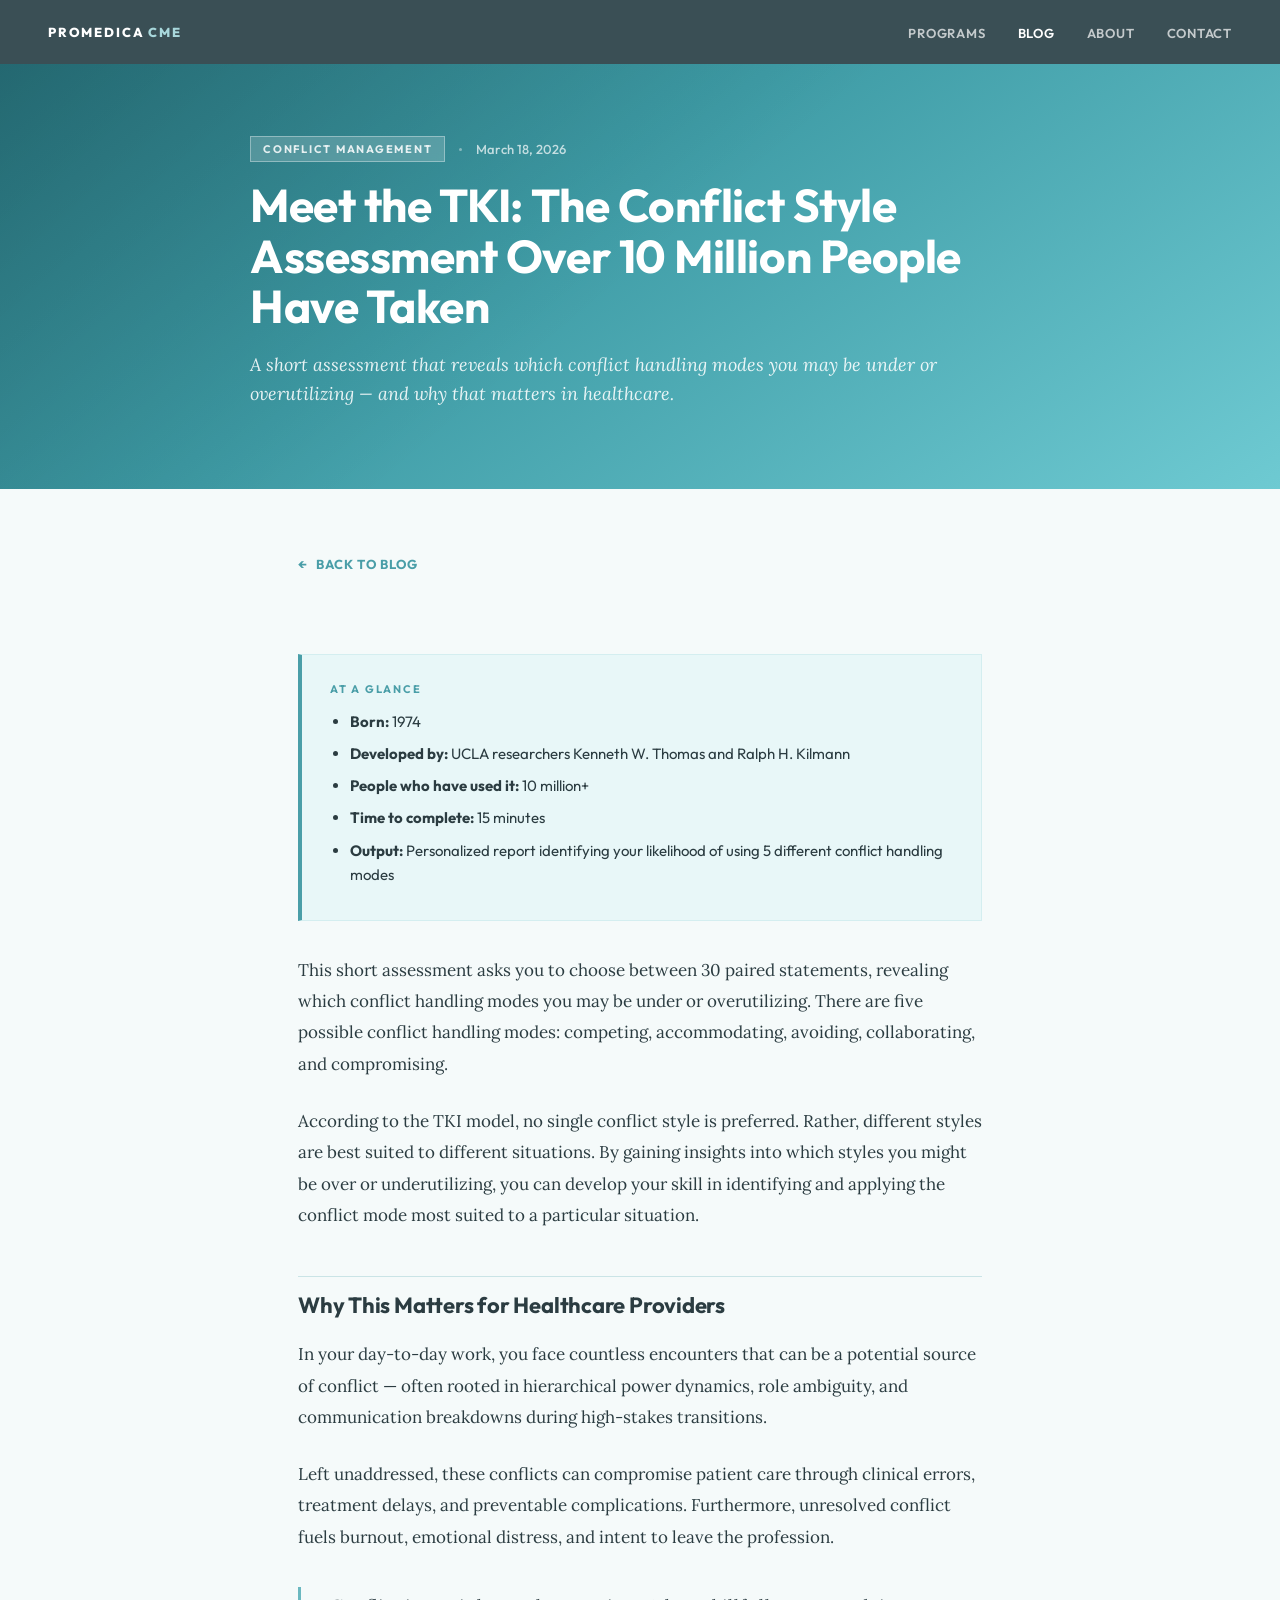
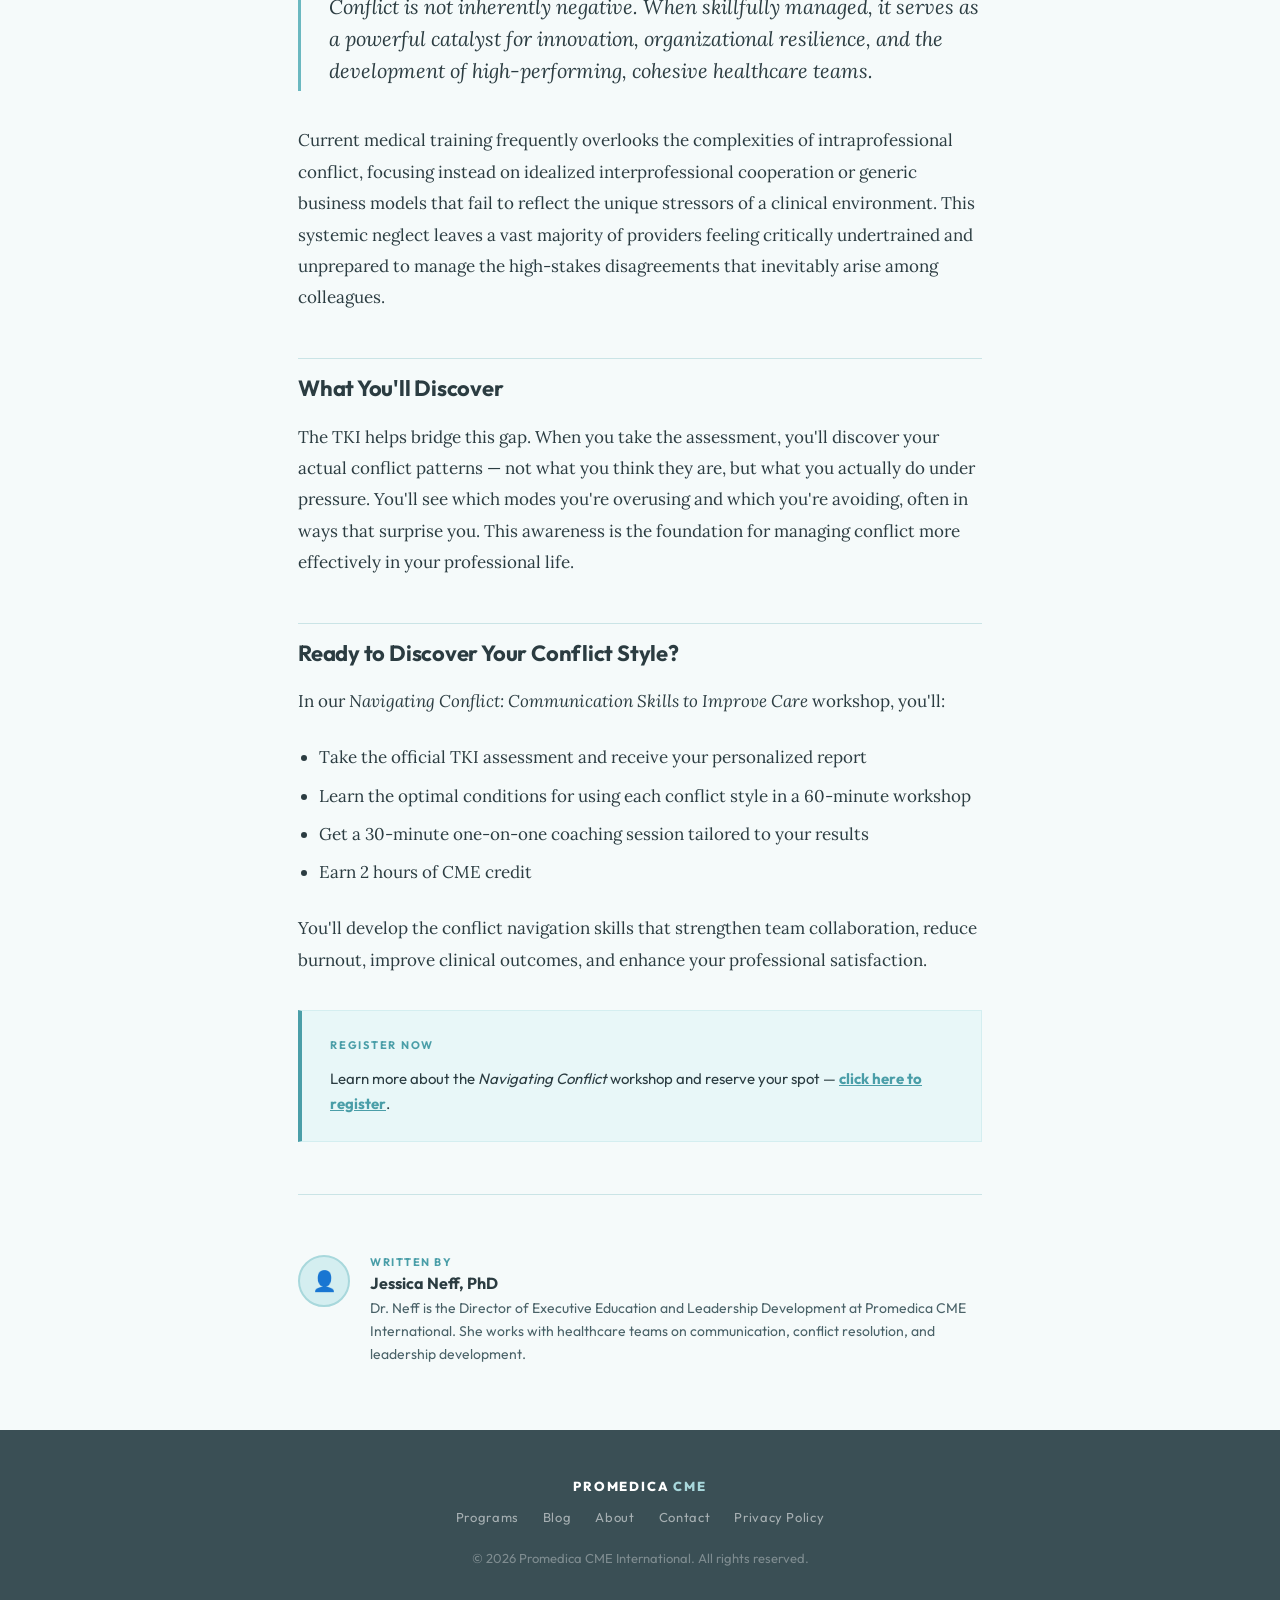
==== meet-the-tki.html @ 6c901df8 "Add files via upload" ====
<!DOCTYPE html>
<html lang="en">
<head>
  <meta charset="UTF-8" />
  <meta name="viewport" content="width=device-width, initial-scale=1.0" />
  <title>Meet the TKI: The Conflict Style Assessment Over 10 Million People Have Taken | Promedica CME Blog</title>
  <link href="https://fonts.googleapis.com/css2?family=Outfit:wght@300;400;500;600;700;800&family=Lora:ital,wght@0,400;0,600;1,400&display=swap" rel="stylesheet" />
  <link rel="stylesheet" href="blog.css" />
</head>
<body>

<!-- NAV -->
<nav class="site-nav">
  <a class="nav-brand" href="#">Promedica <span>CME</span></a>
  <ul class="nav-links">
    <li><a href="https://promedicacme.com/programs/" target="_blank">Programs</a></li>
    <li><a href="index.html" class="active">Blog</a></li>
    <li><a href="https://promedicacme.com/people/" target="_blank">About</a></li>
    <li><a href="https://members.promedicacme.com/contact-us-form?_gl=1*18rk791*_ga*MTE4ODcwMzUzMC4xNzY3OTEwMzcw*_ga_32XM3S88RF*czE3NzM4NjkzNTAkbzIxJGcxJHQxNzczODY5NzY0JGo4JGwwJGgw" target="_blank">Contact</a></li>
  </ul>
</nav>

<!-- POST HEADER -->
<header class="post-header">
  <div class="post-header-inner">
    <div class="post-header-meta">
      <span class="post-header-category">Conflict Management</span>
      <span class="post-header-sep"></span>
      <span class="post-header-date">March 18, 2026</span>
    </div>
    <h1 class="post-header-title">Meet the TKI: The Conflict Style Assessment Over 10 Million People Have Taken</h1>
    <p class="post-header-subtitle">A short assessment that reveals which conflict handling modes you may be under or overutilizing — and why that matters in healthcare.</p>
  </div>
</header>

<!-- POST BODY -->
<article class="post-body-wrap">

  <a class="post-back" href="index.html">Back to Blog</a>

  <div class="post-body">

    <div class="takeaway-box">
      <div class="takeaway-box-label">At a Glance</div>
      <ul>
        <li><strong>Born:</strong> 1974</li>
        <li><strong>Developed by:</strong> UCLA researchers Kenneth W. Thomas and Ralph H. Kilmann</li>
        <li><strong>People who have used it:</strong> 10 million+</li>
        <li><strong>Time to complete:</strong> 15 minutes</li>
        <li><strong>Output:</strong> Personalized report identifying your likelihood of using 5 different conflict handling modes</li>
      </ul>
    </div>

    <p>This short assessment asks you to choose between 30 paired statements, revealing which conflict handling modes you may be under or overutilizing. There are five possible conflict handling modes: competing, accommodating, avoiding, collaborating, and compromising.</p>

    <p>According to the TKI model, no single conflict style is preferred. Rather, different styles are best suited to different situations. By gaining insights into which styles you might be over or underutilizing, you can develop your skill in identifying and applying the conflict mode most suited to a particular situation.</p>

    <h2>Why This Matters for Healthcare Providers</h2>

    <p>In your day-to-day work, you face countless encounters that can be a potential source of conflict — often rooted in hierarchical power dynamics, role ambiguity, and communication breakdowns during high-stakes transitions.</p>

    <p>Left unaddressed, these conflicts can compromise patient care through clinical errors, treatment delays, and preventable complications. Furthermore, unresolved conflict fuels burnout, emotional distress, and intent to leave the profession.</p>

    <div class="pull-quote">
      <p>Conflict is not inherently negative. When skillfully managed, it serves as a powerful catalyst for innovation, organizational resilience, and the development of high-performing, cohesive healthcare teams.</p>
    </div>

    <p>Current medical training frequently overlooks the complexities of intraprofessional conflict, focusing instead on idealized interprofessional cooperation or generic business models that fail to reflect the unique stressors of a clinical environment. This systemic neglect leaves a vast majority of providers feeling critically undertrained and unprepared to manage the high-stakes disagreements that inevitably arise among colleagues.</p>

    <h2>What You'll Discover</h2>

    <p>The TKI helps bridge this gap. When you take the assessment, you'll discover your actual conflict patterns — not what you think they are, but what you actually do under pressure. You'll see which modes you're overusing and which you're avoiding, often in ways that surprise you. This awareness is the foundation for managing conflict more effectively in your professional life.</p>

    <h2>Ready to Discover Your Conflict Style?</h2>

    <p>In our <em>Navigating Conflict: Communication Skills to Improve Care</em> workshop, you'll:</p>

    <ul>
      <li>Take the official TKI assessment and receive your personalized report</li>
      <li>Learn the optimal conditions for using each conflict style in a 60-minute workshop</li>
      <li>Get a 30-minute one-on-one coaching session tailored to your results</li>
      <li>Earn 2 hours of CME credit</li>
    </ul>

    <p>You'll develop the conflict navigation skills that strengthen team collaboration, reduce burnout, improve clinical outcomes, and enhance your professional satisfaction.</p>

    <div class="takeaway-box">
      <div class="takeaway-box-label">Register Now</div>
      <p>Learn more about the <em>Navigating Conflict</em> workshop and reserve your spot — <a href="https://promedica-ncc.netlify.app/" target="_blank" style="color: var(--teal-dark); font-weight: 700;">click here to register</a>.</p>
    </div>

  </div><!-- /.post-body -->

  <hr class="post-divider" />

  <!-- AUTHOR BIO -->
  <div class="post-author">
    <div class="author-avatar">👤</div>
    <div>
      <div class="author-info-label">Written by</div>
      <div class="author-name">Jessica Neff, PhD</div>
      <p class="author-bio">Dr. Neff is the Director of Executive Education and Leadership Development at Promedica CME International. She works with healthcare teams on communication, conflict resolution, and leadership development.</p>
    </div>
  </div>

</article>

<!-- FOOTER -->
<footer class="site-footer">
  <div class="footer-brand">Promedica <span>CME</span></div>
  <ul class="footer-links">
    <li><a href="https://promedicacme.com/programs/" target="_blank">Programs</a></li>
    <li><a href="index.html">Blog</a></li>
    <li><a href="https://promedicacme.com/people/" target="_blank">About</a></li>
    <li><a href="https://members.promedicacme.com/contact-us-form?_gl=1*18rk791*_ga*MTE4ODcwMzUzMC4xNzY3OTEwMzcw*_ga_32XM3S88RF*czE3NzM4NjkzNTAkbzIxJGcxJHQxNzczODY5NzY0JGo4JGwwJGgw" target="_blank">Contact</a></li>
    <li><a href="#">Privacy Policy</a></li>
  </ul>
  <p class="footer-copy">&copy; 2026 Promedica CME International. All rights reserved.</p>
</footer>

</body>
</html>
---- blog.css ----
/* ============================================
   PROMEDICA CME BLOG — SHARED STYLESHEET
   Matches navigating-conflict-landingv2 design
   ============================================ */

*, *::before, *::after { box-sizing: border-box; margin: 0; padding: 0; }

:root {
  --teal-dark:   #4a9ea8;
  --teal-mid:    #6bb8c0;
  --teal-light:  #a8d8dc;
  --teal-pale:   #d4eef0;
  --slate:       #5c7076;
  --slate-dark:  #3a4f55;
  --white:       #ffffff;
  --off-white:   #f5fafa;
  --text-dark:   #2b3c41;
  --text-mid:    #4a6268;
  --accent:      #e8f7f8;
  --rule:        rgba(74,158,168,0.25);
}

html { scroll-behavior: smooth; }
body {
  font-family: 'Outfit', sans-serif;
  background: var(--off-white);
  color: var(--text-dark);
  overflow-x: hidden;
}

/* ---- NAV ---- */
.site-nav {
  background: var(--slate-dark);
  padding: 0 48px;
  display: flex;
  align-items: center;
  justify-content: space-between;
  height: 64px;
  position: sticky;
  top: 0;
  z-index: 100;
}
.nav-brand {
  font-size: 13px;
  font-weight: 800;
  letter-spacing: 0.14em;
  text-transform: uppercase;
  color: white;
  text-decoration: none;
}
.nav-brand span {
  color: var(--teal-light);
}
.nav-links {
  display: flex;
  gap: 32px;
  list-style: none;
}
.nav-links a {
  font-size: 13px;
  font-weight: 600;
  letter-spacing: 0.06em;
  text-transform: uppercase;
  color: rgba(255,255,255,0.7);
  text-decoration: none;
  transition: color 0.2s;
}
.nav-links a:hover,
.nav-links a.active { color: white; }

/* ---- FOOTER ---- */
.site-footer {
  background: var(--slate-dark);
  padding: 48px;
  text-align: center;
}
.footer-brand {
  font-size: 13px;
  font-weight: 800;
  letter-spacing: 0.14em;
  text-transform: uppercase;
  color: white;
  margin-bottom: 12px;
}
.footer-brand span { color: var(--teal-light); }
.footer-links {
  display: flex;
  gap: 24px;
  justify-content: center;
  list-style: none;
  margin-bottom: 24px;
}
.footer-links a {
  font-size: 13px;
  color: rgba(255,255,255,0.55);
  text-decoration: none;
  letter-spacing: 0.05em;
  transition: color 0.2s;
}
.footer-links a:hover { color: white; }
.footer-copy {
  font-size: 13px;
  color: rgba(255,255,255,0.35);
}

/* ---- SHARED UTILITIES ---- */
.eyebrow {
  font-size: 11px;
  font-weight: 700;
  letter-spacing: 0.18em;
  text-transform: uppercase;
  color: var(--teal-dark);
  display: flex;
  align-items: center;
  gap: 10px;
  margin-bottom: 10px;
}
.eyebrow::before {
  content: '';
  display: inline-block;
  width: 24px;
  height: 1.5px;
  background: var(--teal-dark);
}

/* ---- BLOG INDEX ---- */
.blog-header {
  background: linear-gradient(145deg, #2a7a84 0%, #3d9aa4 40%, #6ecad2 100%);
  padding: 72px 48px 80px;
  position: relative;
  overflow: hidden;
}
.blog-header::before {
  content: '';
  position: absolute;
  inset: 0;
  background: linear-gradient(140deg, rgba(0,0,0,0.15) 0%, transparent 50%);
}
.blog-header-inner {
  max-width: 1100px;
  margin: 0 auto;
  position: relative;
  z-index: 1;
}
.blog-header .eyebrow { color: rgba(255,255,255,0.85); }
.blog-header .eyebrow::before { background: rgba(255,255,255,0.75); }
.blog-header-title {
  font-size: clamp(32px, 4vw, 48px);
  font-weight: 700;
  color: white;
  line-height: 1.1;
  letter-spacing: -0.01em;
  margin-bottom: 14px;
}
.blog-header-sub {
  font-family: 'Outfit', sans-serif;
  font-size: 18px;
  font-weight: 400;
  color: rgba(255,255,255,0.88);
  line-height: 1.65;
}

.blog-index-body {
  max-width: 1100px;
  margin: 0 auto;
  padding: 64px 48px;
}

/* Filter tabs */
.blog-filters {
  display: flex;
  gap: 8px;
  flex-wrap: wrap;
  margin-bottom: 52px;
  padding-bottom: 28px;
  border-bottom: 1px solid var(--rule);
}
.filter-btn {
  font-family: 'Outfit', sans-serif;
  font-size: 12px;
  font-weight: 700;
  letter-spacing: 0.1em;
  text-transform: uppercase;
  padding: 7px 16px;
  border: 1.5px solid var(--teal-pale);
  background: transparent;
  color: var(--text-mid);
  cursor: pointer;
  transition: all 0.18s;
}
.filter-btn:hover,
.filter-btn.active {
  background: var(--teal-dark);
  border-color: var(--teal-dark);
  color: white;
}

/* Post tile grid */
.post-list {
  display: grid;
  grid-template-columns: repeat(3, 1fr);
  gap: 24px;
}

.post-card {
  background: white;
  border: 1.5px solid var(--teal-pale);
  padding: 28px 28px 24px;
  animation: fadeSlideUp 0.5s ease both;
  text-decoration: none;
  display: flex;
  flex-direction: column;
  color: inherit;
  transition: border-color 0.2s, transform 0.2s;
}
.post-card:hover {
  border-color: var(--teal-mid);
  transform: translateY(-3px);
}
.post-card:hover .post-title { color: var(--teal-dark); }
.post-card:hover .post-read-more { gap: 10px; }

.post-meta {
  display: flex;
  align-items: center;
  gap: 14px;
  margin-bottom: 10px;
}
.post-category {
  font-size: 11px;
  font-weight: 700;
  letter-spacing: 0.14em;
  text-transform: uppercase;
  color: var(--teal-dark);
}
.post-meta-sep {
  width: 3px;
  height: 3px;
  border-radius: 50%;
  background: var(--teal-light);
  flex-shrink: 0;
}
.post-date,
.post-readtime {
  font-size: 13px;
  color: var(--slate);
  font-weight: 500;
}
.post-readtime,
.post-meta-sep:last-of-type { display: none; }

.post-title {
  font-size: 22px;
  font-weight: 700;
  color: var(--text-dark);
  line-height: 1.25;
  letter-spacing: -0.01em;
  margin-bottom: 10px;
  transition: color 0.2s;
}

.post-excerpt {
  font-family: 'Outfit', sans-serif;
  font-size: 15px;
  color: var(--text-mid);
  line-height: 1.7;
  margin-bottom: 20px;
  flex-grow: 1;
}

.post-read-more {
  display: flex;
  align-items: center;
  gap: 6px;
  font-size: 12px;
  font-weight: 700;
  letter-spacing: 0.08em;
  text-transform: uppercase;
  color: var(--teal-dark);
  transition: gap 0.2s;
  margin-top: auto;
}

/* ---- BLOG POST PAGE ---- */
.post-header {
  background: linear-gradient(145deg, #2a7a84 0%, #3d9aa4 40%, #6ecad2 100%);
  padding: 72px 48px 80px;
  position: relative;
  overflow: hidden;
}
.post-header::before {
  content: '';
  position: absolute;
  inset: 0;
  background: linear-gradient(140deg, rgba(0,0,0,0.15) 0%, transparent 50%);
}
.post-header-inner {
  max-width: 780px;
  margin: 0 auto;
  position: relative;
  z-index: 1;
}
.post-header .eyebrow { color: rgba(255,255,255,0.85); }
.post-header .eyebrow::before { background: rgba(255,255,255,0.75); }
.post-header-meta {
  display: flex;
  align-items: center;
  gap: 14px;
  margin-bottom: 18px;
}
.post-header-category {
  font-size: 11px;
  font-weight: 700;
  letter-spacing: 0.16em;
  text-transform: uppercase;
  color: rgba(255,255,255,0.85);
  background: rgba(255,255,255,0.18);
  border: 1px solid rgba(255,255,255,0.35);
  padding: 5px 12px;
  backdrop-filter: blur(4px);
}
.post-header-date,
.post-header-readtime {
  font-size: 13px;
  color: rgba(255,255,255,0.7);
  font-weight: 500;
}
.post-header-sep {
  width: 3px;
  height: 3px;
  border-radius: 50%;
  background: rgba(255,255,255,0.4);
  flex-shrink: 0;
}
.post-header-title {
  font-size: clamp(28px, 3.8vw, 46px);
  font-weight: 700;
  color: white;
  line-height: 1.1;
  letter-spacing: -0.01em;
  margin-bottom: 18px;
}
.post-header-subtitle {
  font-family: 'Lora', serif;
  font-style: italic;
  font-size: 18px;
  color: rgba(255,255,255,0.88);
  line-height: 1.65;
}

/* Post body */
.post-body-wrap {
  max-width: 780px;
  margin: 0 auto;
  padding: 64px 48px;
}

.post-body {
  font-family: 'Lora', serif;
  font-size: 17px;
  color: var(--text-dark);
  line-height: 1.85;
}
.post-body p { margin-bottom: 1.5em; }
.post-body p:last-child { margin-bottom: 0; }

.post-body h2 {
  font-family: 'Outfit', sans-serif;
  font-size: 22px;
  font-weight: 700;
  color: var(--text-dark);
  letter-spacing: -0.01em;
  margin: 2em 0 0.6em;
  padding-top: 0.4em;
  border-top: 1px solid var(--rule);
}
.post-body h3 {
  font-family: 'Outfit', sans-serif;
  font-size: 18px;
  font-weight: 700;
  color: var(--text-dark);
  margin: 1.6em 0 0.5em;
}

.post-body ul,
.post-body ol {
  margin: 0 0 1.5em 1.25em;
}
.post-body li {
  margin-bottom: 0.5em;
  line-height: 1.75;
}

.post-body strong { font-weight: 700; color: var(--text-dark); }
.post-body em { font-style: italic; }

/* Pull quote */
.pull-quote {
  border-left: 3px solid var(--teal-mid);
  padding: 4px 0 4px 28px;
  margin: 2em 0;
}
.pull-quote p {
  font-family: 'Lora', serif;
  font-style: italic;
  font-size: 20px !important;
  color: var(--text-dark) !important;
  line-height: 1.6 !important;
  margin-bottom: 0 !important;
}

/* Key takeaway box */
.takeaway-box {
  background: var(--accent);
  border: 1.5px solid var(--teal-pale);
  border-left: 4px solid var(--teal-dark);
  padding: 24px 28px;
  margin: 2em 0;
}
.takeaway-box-label {
  font-family: 'Outfit', sans-serif;
  font-size: 11px;
  font-weight: 700;
  letter-spacing: 0.16em;
  text-transform: uppercase;
  color: var(--teal-dark);
  margin-bottom: 10px;
}
.takeaway-box p {
  font-family: 'Outfit', sans-serif !important;
  font-style: normal !important;
  font-size: 15px !important;
  color: var(--text-dark) !important;
  line-height: 1.7 !important;
  margin-bottom: 0 !important;
}
.takeaway-box ul {
  margin: 0;
  padding-left: 1.2em;
}
.takeaway-box li {
  font-family: 'Outfit', sans-serif;
  font-size: 15px;
  color: var(--text-dark);
  line-height: 1.65;
}

/* Post divider */
.post-divider {
  border: none;
  border-top: 1px solid var(--rule);
  margin: 52px 0;
}

/* Author bio */
.post-author {
  display: flex;
  gap: 20px;
  align-items: flex-start;
  padding-top: 8px;
}
.author-avatar {
  width: 52px;
  height: 52px;
  background: var(--teal-pale);
  border: 2px solid var(--teal-light);
  border-radius: 50%;
  flex-shrink: 0;
  display: flex;
  align-items: center;
  justify-content: center;
  font-size: 20px;
}
.author-info-label {
  font-size: 11px;
  font-weight: 700;
  letter-spacing: 0.14em;
  text-transform: uppercase;
  color: var(--teal-dark);
  margin-bottom: 4px;
}
.author-name {
  font-size: 16px;
  font-weight: 700;
  color: var(--text-dark);
  margin-bottom: 4px;
}
.author-bio {
  font-size: 14px;
  color: var(--text-mid);
  line-height: 1.65;
}

/* Back link */
.post-back {
  display: inline-flex;
  align-items: center;
  gap: 8px;
  font-size: 13px;
  font-weight: 700;
  letter-spacing: 0.08em;
  text-transform: uppercase;
  color: var(--teal-dark);
  text-decoration: none;
  margin-bottom: 48px;
  transition: gap 0.2s;
}
.post-back:hover { gap: 12px; }
.post-back::before { content: '←'; }

/* ---- ANIMATIONS ---- */
@keyframes fadeSlideUp {
  from { opacity: 0; transform: translateY(16px); }
  to   { opacity: 1; transform: translateY(0); }
}

/* ---- RESPONSIVE ---- */
@media (max-width: 900px) {
  .site-nav { padding: 0 24px; }
  .nav-links { display: none; }
  .blog-header,
  .post-header { padding: 52px 24px 60px; }
  .blog-index-body,
  .post-body-wrap { padding: 40px 24px; }
  .post-list { grid-template-columns: repeat(2, 1fr); }
  .post-header-title { font-size: 28px; }
  .blog-header-title { font-size: 28px; }
  .site-footer { padding: 40px 24px; }
  .footer-links { flex-wrap: wrap; gap: 16px; }
}
@media (max-width: 600px) {
  .post-list { grid-template-columns: 1fr; }
  .post-title { font-size: 19px; }
}
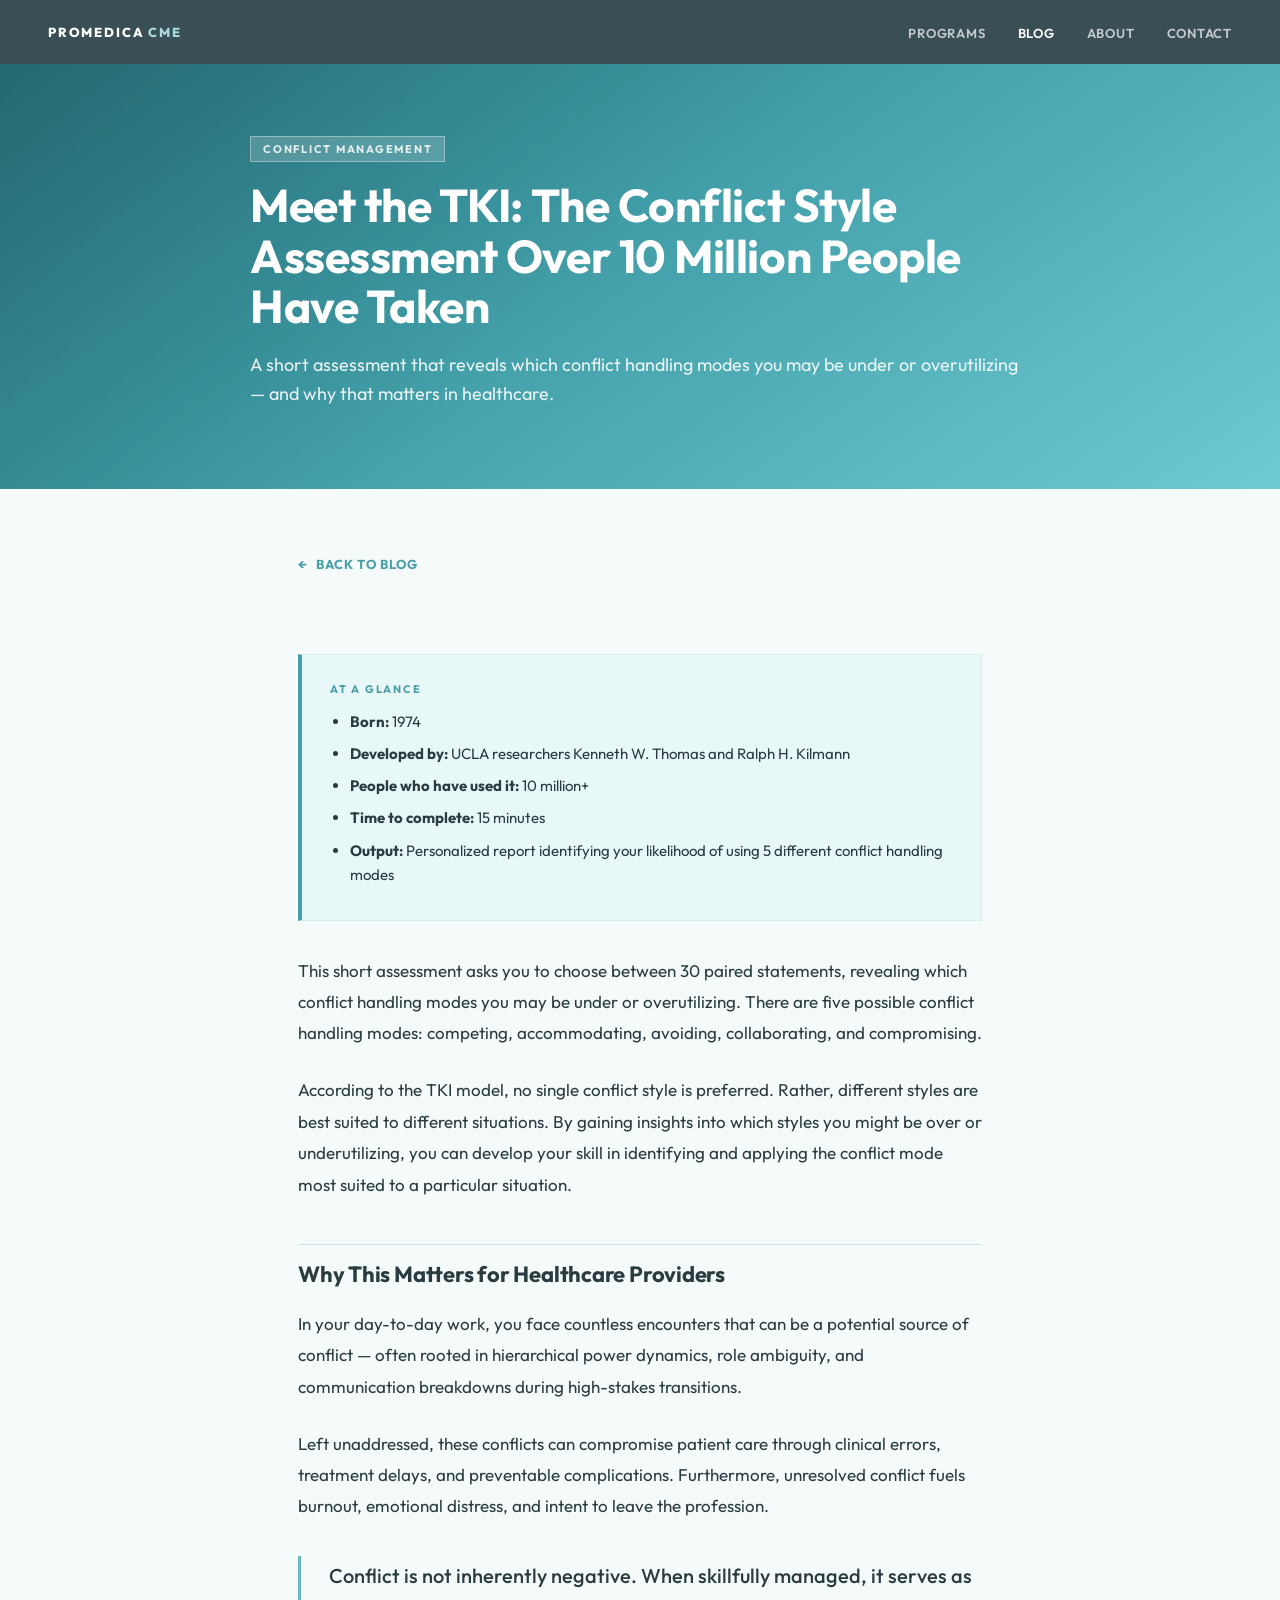
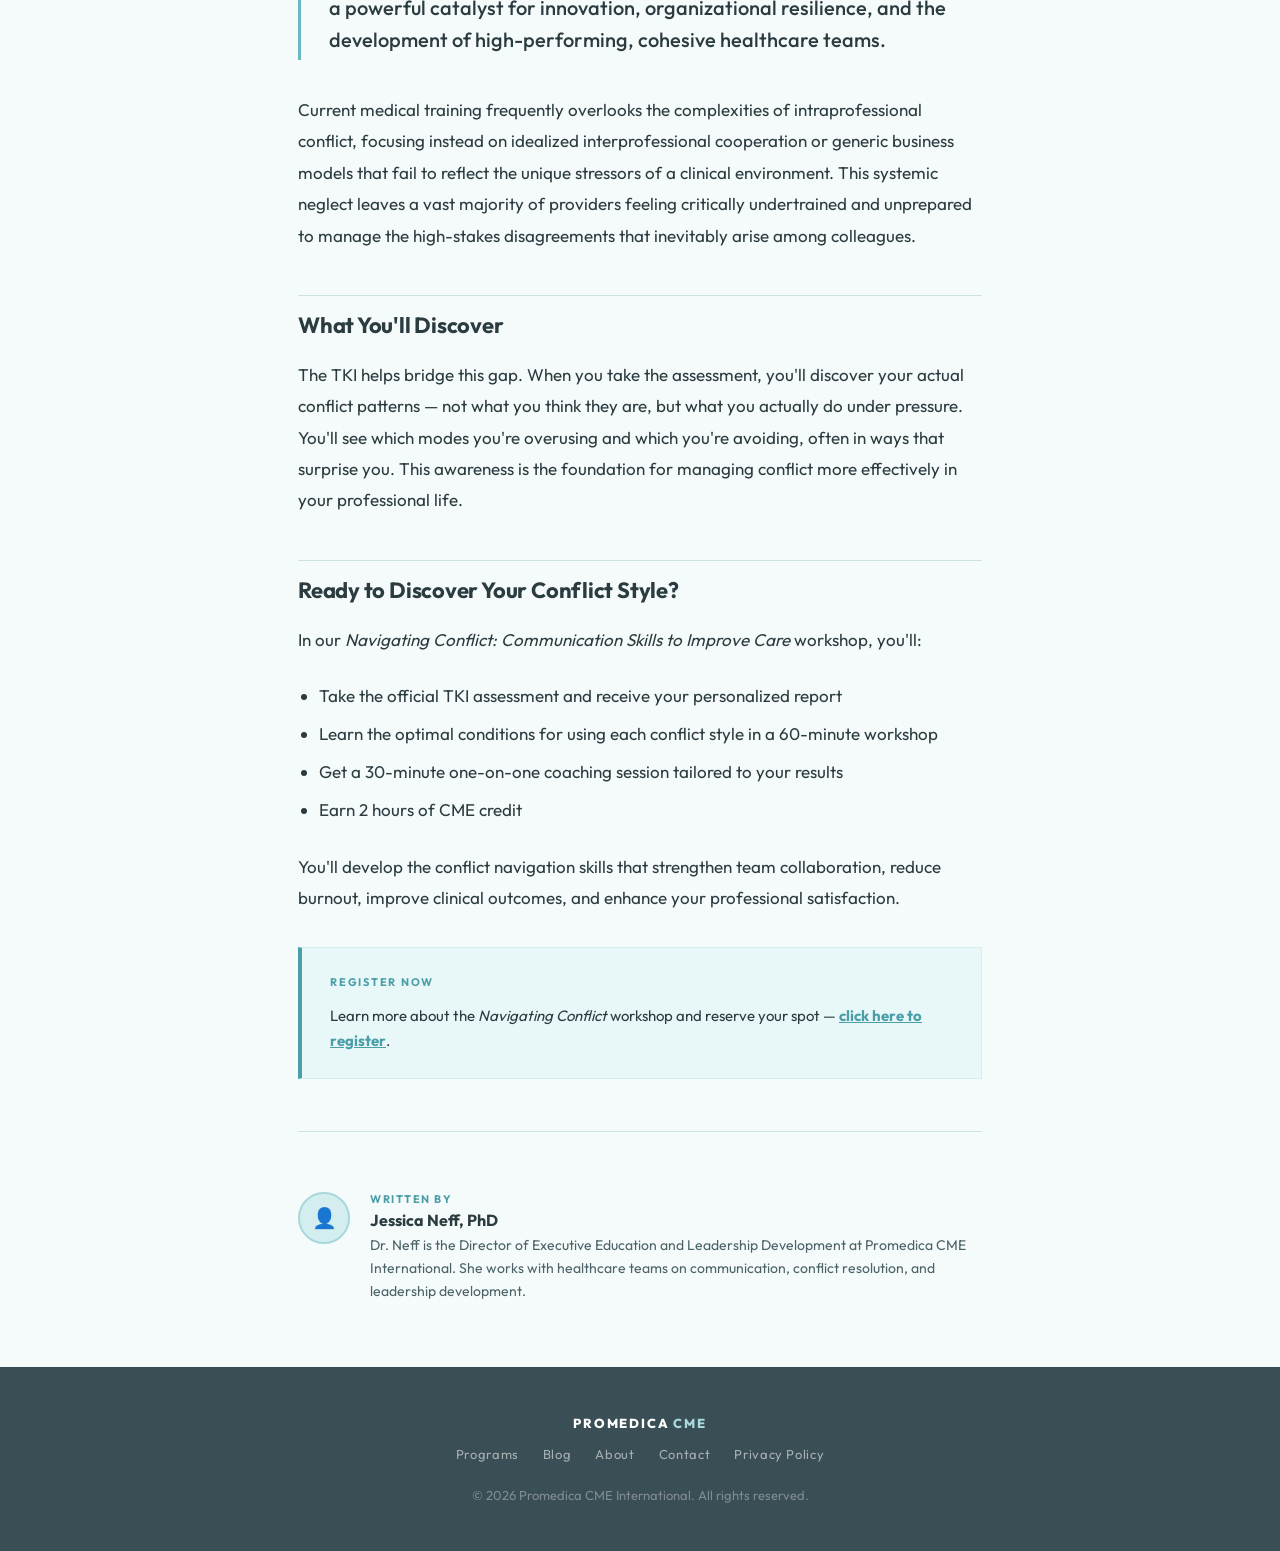
==== commit 1f5903e9: "Update meet-the-tki.html remove date" ====
--- a/meet-the-tki.html
+++ b/meet-the-tki.html
@@ -25,8 +25,6 @@
   <div class="post-header-inner">
     <div class="post-header-meta">
       <span class="post-header-category">Conflict Management</span>
-      <span class="post-header-sep"></span>
-      <span class="post-header-date">March 18, 2026</span>
     </div>
     <h1 class="post-header-title">Meet the TKI: The Conflict Style Assessment Over 10 Million People Have Taken</h1>
     <p class="post-header-subtitle">A short assessment that reveals which conflict handling modes you may be under or overutilizing — and why that matters in healthcare.</p>
--- a/blog.css
+++ b/blog.css
@@ -341,9 +341,9 @@
   margin-bottom: 18px;
 }
 .post-header-subtitle {
-  font-family: 'Lora', serif;
-  font-style: italic;
+  font-family: 'Outfit', sans-serif;
   font-size: 18px;
+  font-weight: 400;
   color: rgba(255,255,255,0.88);
   line-height: 1.65;
 }
@@ -356,7 +356,7 @@
 }
 
 .post-body {
-  font-family: 'Lora', serif;
+  font-family: 'Outfit', sans-serif;
   font-size: 17px;
   color: var(--text-dark);
   line-height: 1.85;
@@ -401,9 +401,9 @@
   margin: 2em 0;
 }
 .pull-quote p {
-  font-family: 'Lora', serif;
-  font-style: italic;
+  font-family: 'Outfit', sans-serif;
   font-size: 20px !important;
+  font-weight: 500;
   color: var(--text-dark) !important;
   line-height: 1.6 !important;
   margin-bottom: 0 !important;
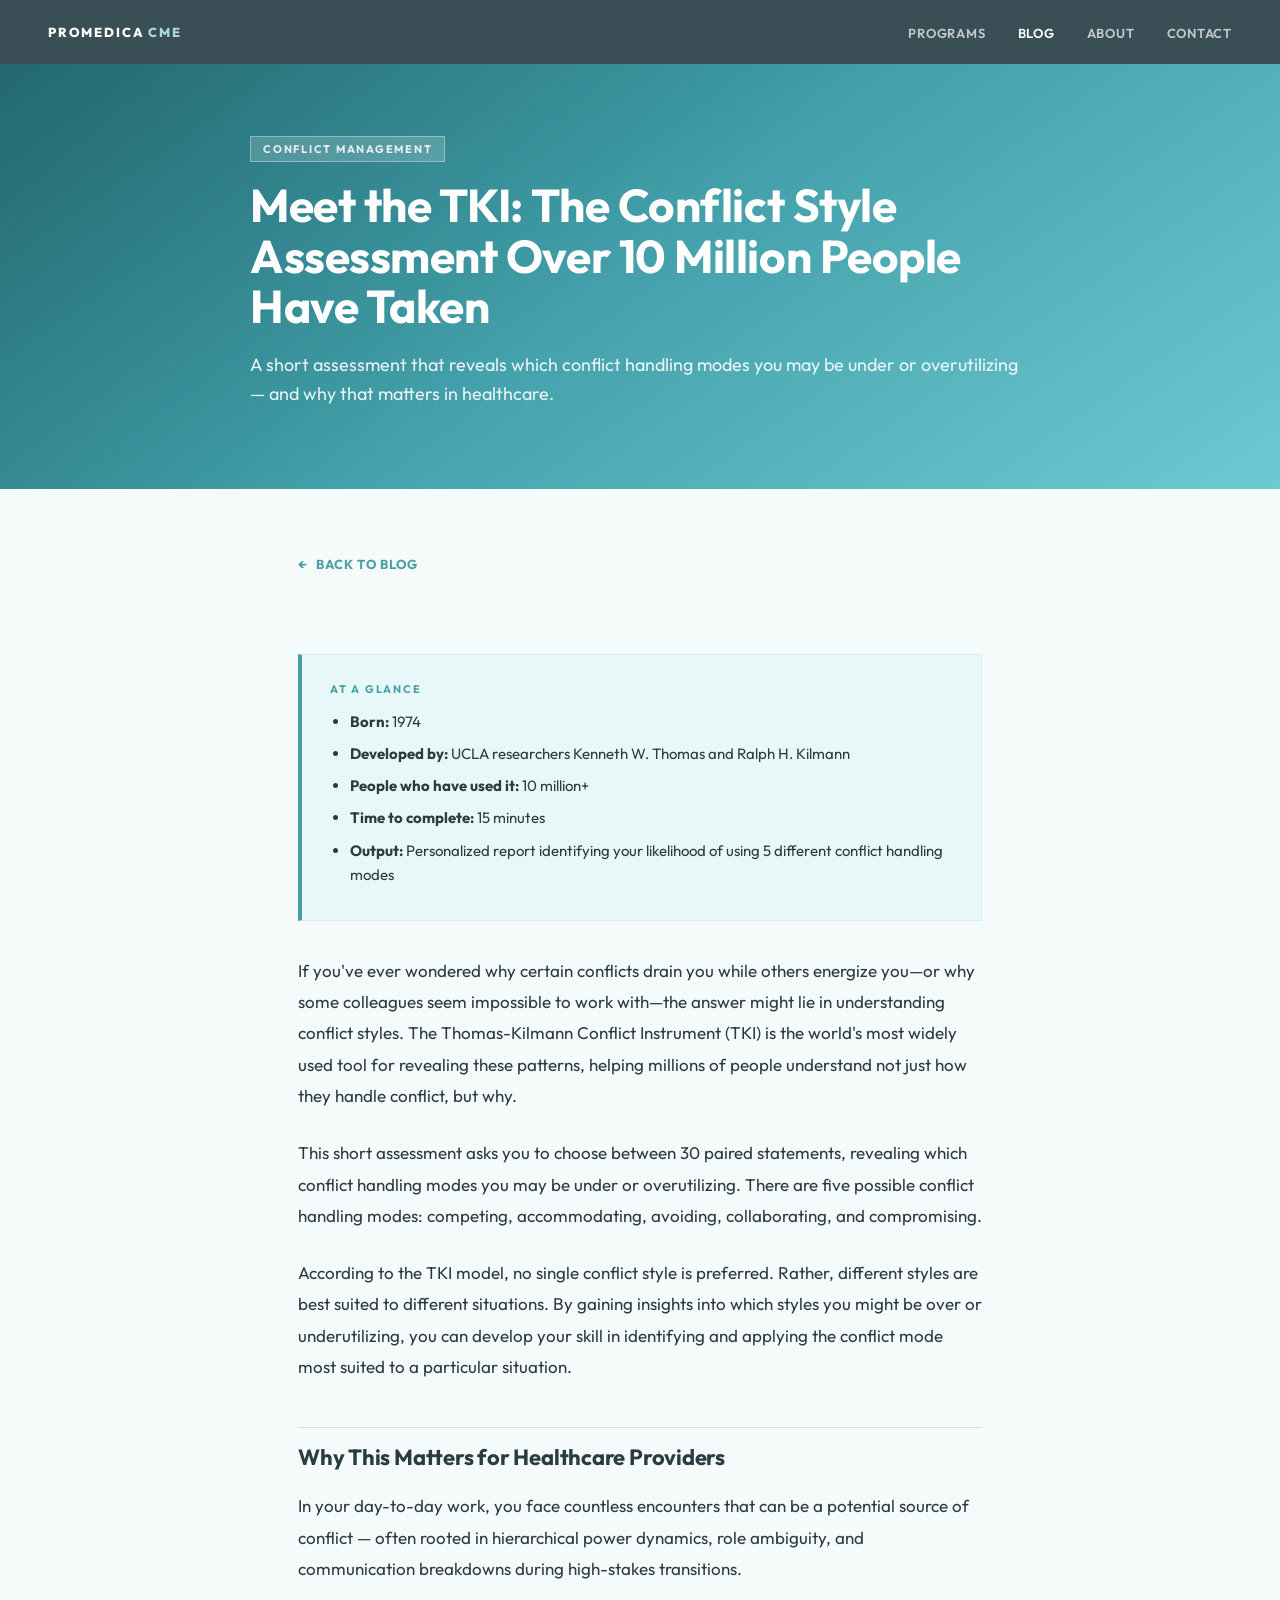
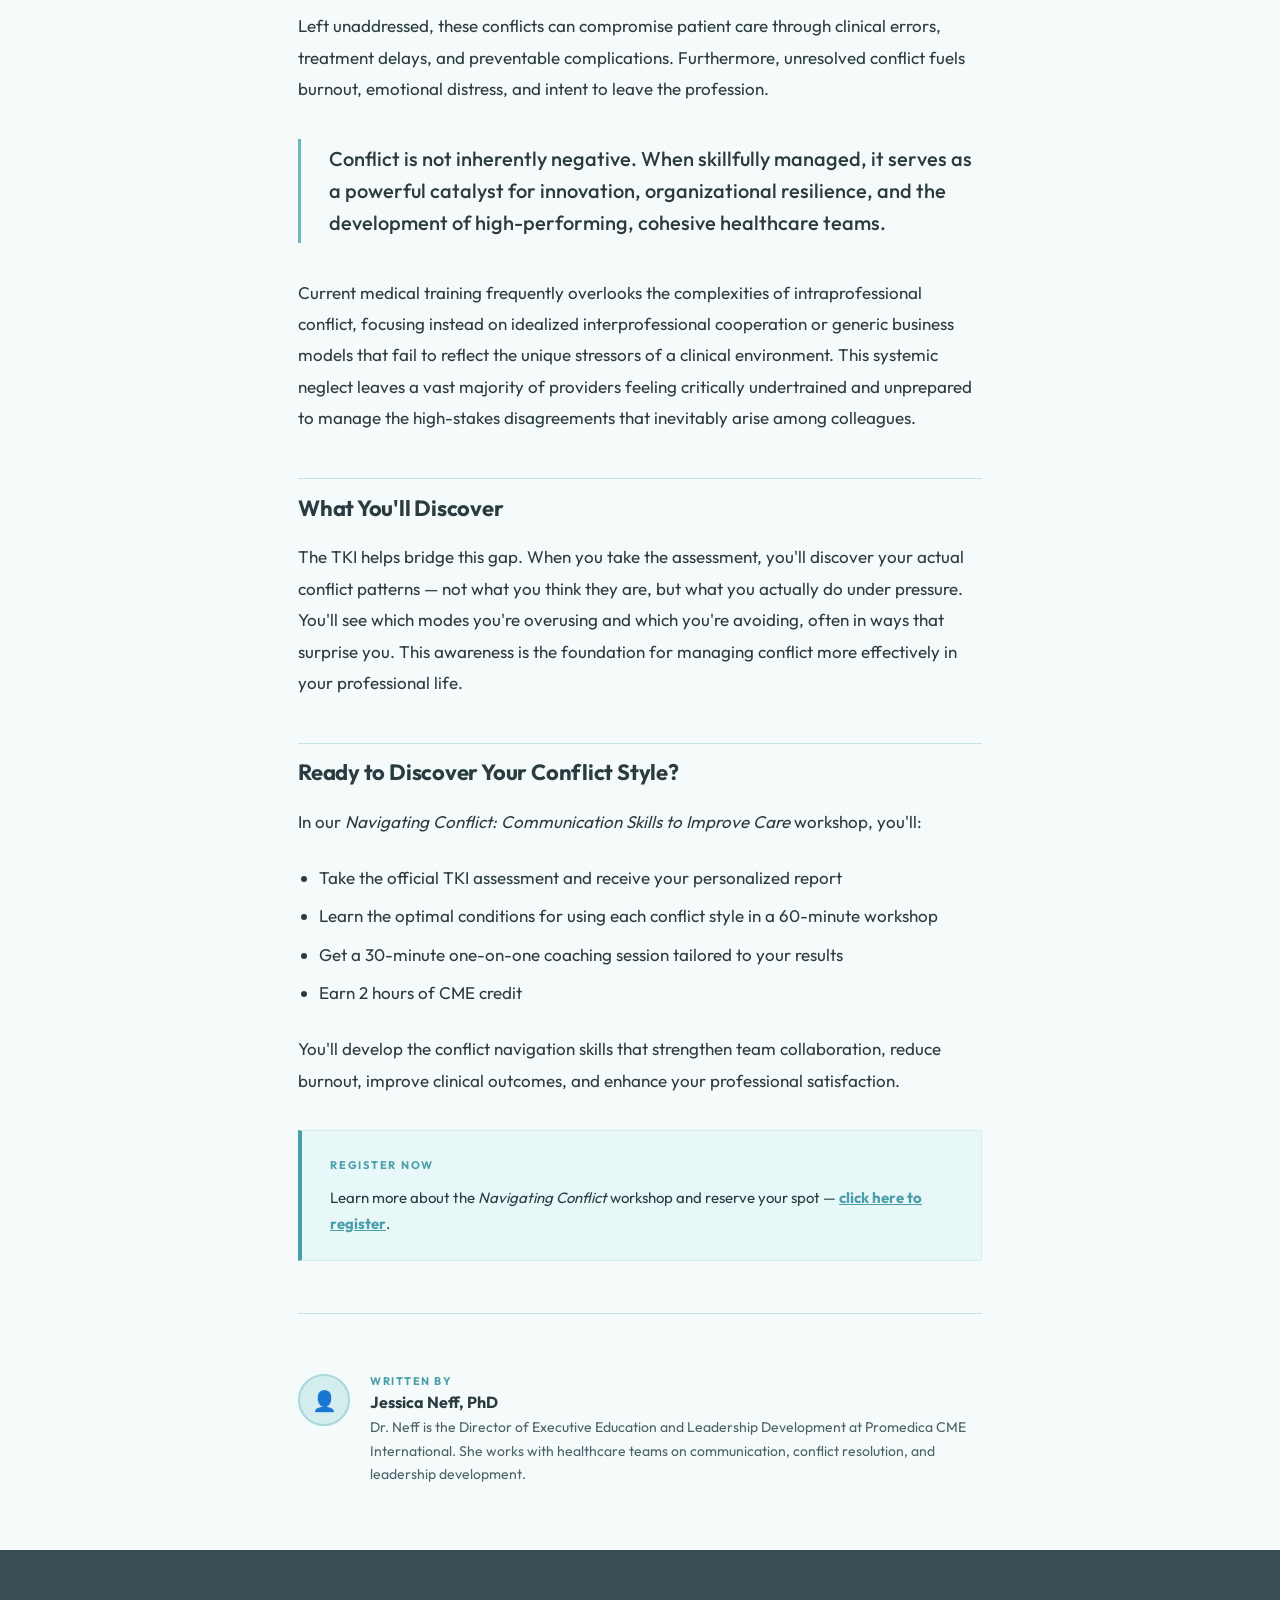
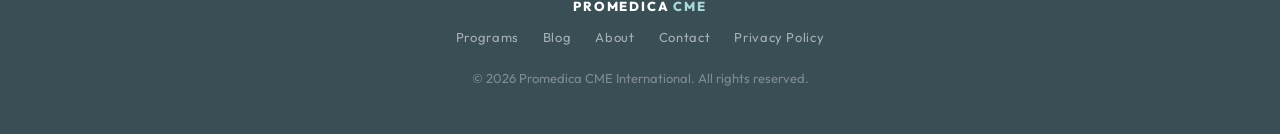
==== commit 9bc25fdb: "Update meet-the-tki.html added ne intro paragraph" ====
--- a/meet-the-tki.html
+++ b/meet-the-tki.html
@@ -48,6 +48,7 @@
         <li><strong>Output:</strong> Personalized report identifying your likelihood of using 5 different conflict handling modes</li>
       </ul>
     </div>
+    <p>If you've ever wondered why certain conflicts drain you while others energize you—or why some colleagues seem impossible to work with—the answer might lie in understanding conflict styles. The Thomas-Kilmann Conflict Instrument (TKI) is the world's most widely used tool for revealing these patterns, helping millions of people understand not just how they handle conflict, but why.</p>
 
     <p>This short assessment asks you to choose between 30 paired statements, revealing which conflict handling modes you may be under or overutilizing. There are five possible conflict handling modes: competing, accommodating, avoiding, collaborating, and compromising.</p>
 
